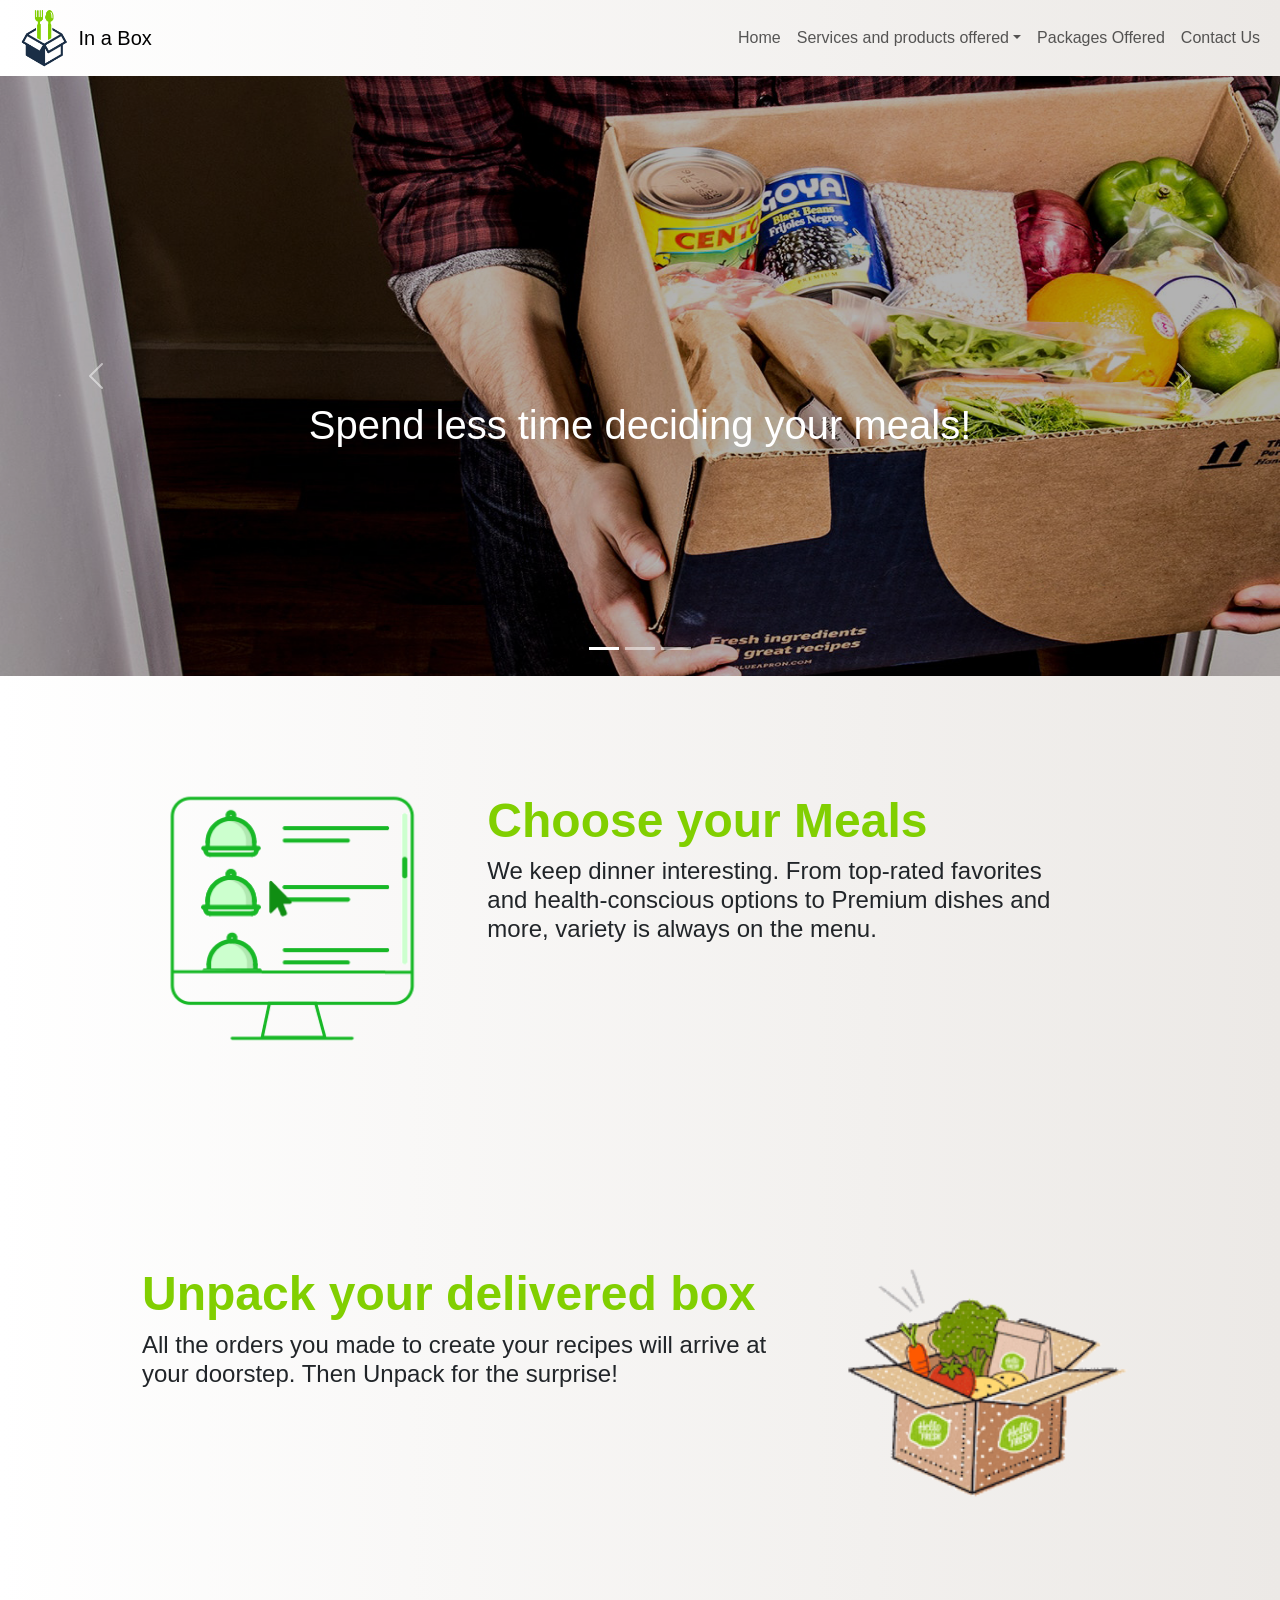
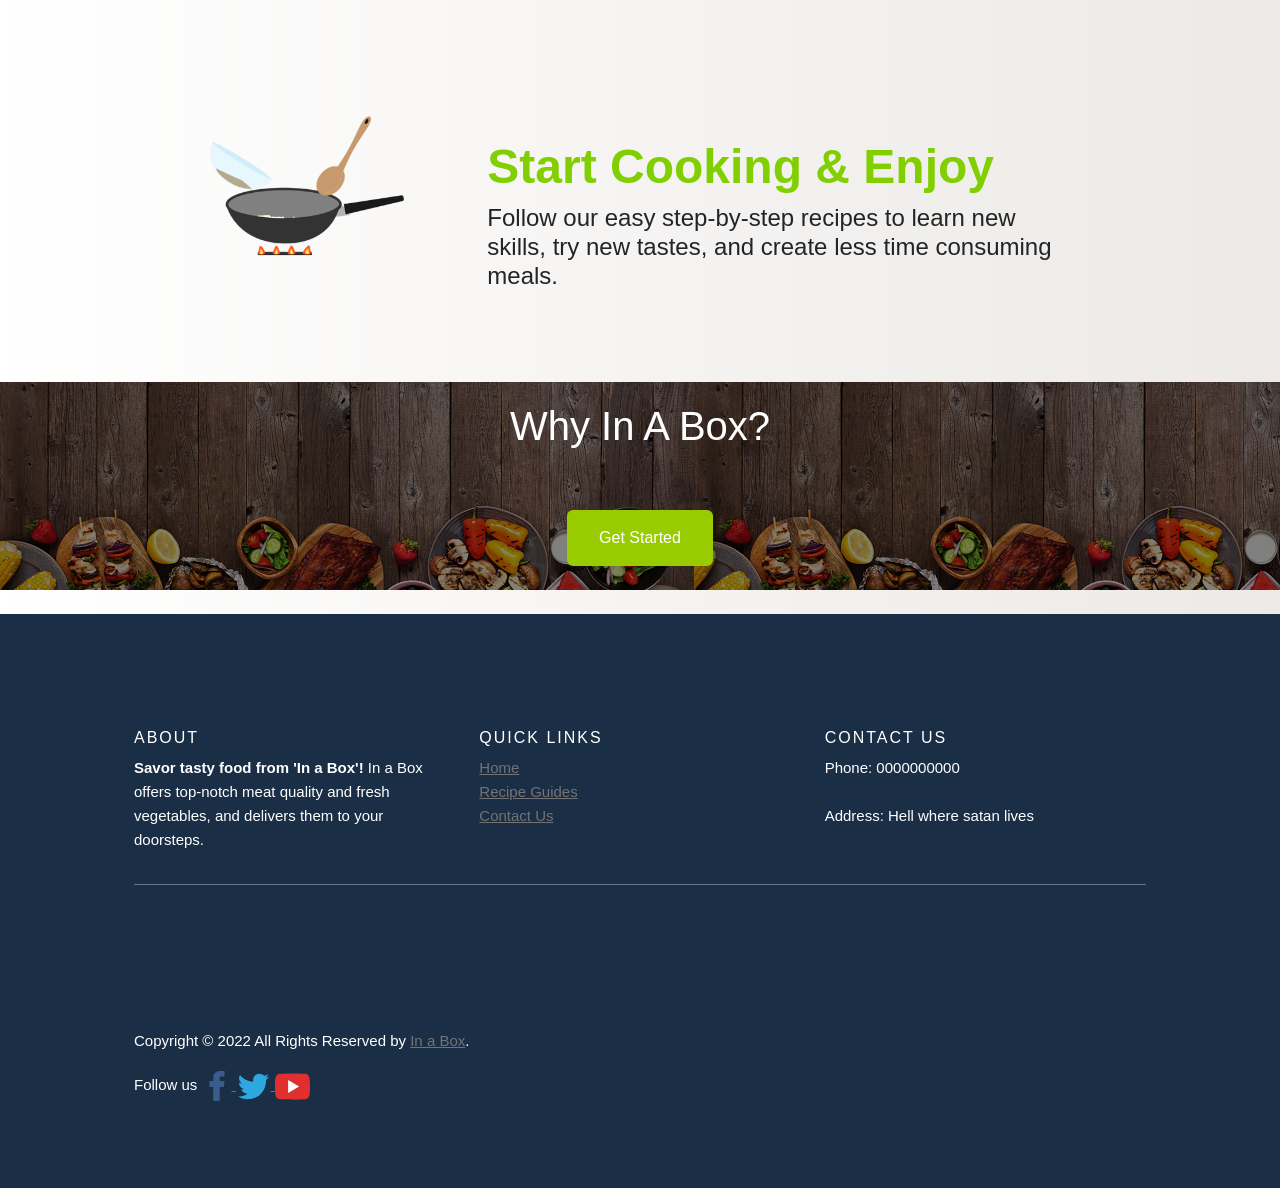
==== index.html @ d3e3a1da "rename home to index and its links" ====
<!DOCTYPE html>
<html lang="en">
<head>
  <link rel="shortcut icon" href="img\favicon.ico" type="image/x-icon" style="max-width: 500px">
  <title>In a Box - Home</title>
  <meta charset="utf-8">
  <meta name="viewport" content="width=device-width, initial-scale=1">
  <link rel="stylesheet" href="footer.css">
  <link href="https://cdn.jsdelivr.net/npm/bootstrap@5.1.2/dist/css/bootstrap.min.css" rel="stylesheet">
  <script src="https://cdn.jsdelivr.net/npm/bootstrap@5.1.2/dist/js/bootstrap.bundle.min.js"></script>
  <style type="text/css">
    * {
  box-sizing:border-box;
}

body {
  margin: 0;
  font-family: Arial, Helvetica, sans-serif;
}

.container {
  padding: 64px;
}

.row:after {
  content: "";
  display: table;
  clear: both
}

.column-66 {
  float: left;
  width: 66.66666%;
  padding: 20px;
}

.column-33 {
  float: left;
  width: 33.33333%;
  padding: 20px;
}

.large-font {
  font-size: 48px;
}

.xlarge-font {
  font-size: 64px
}

img {
  display: block;
  height: auto;
  max-width: 100%;
}

@media screen and (max-width: 1000px) {
  .column-66,
  .column-33 {
    width: 100%;
    text-align: center;
    padding: 0;
    margin: 0;
  }
}
.column {
  float: left;
  width: 50%;
  padding: 10px;
}

/* Clear floats after the columns */
.row:after {
  content: "";
  display: table;
  clear: both;
}
.btn {
  background-color: #99cc00;
  border: none;
  color: white;
  padding: 16px 32px;
  text-align: center;
  font-size: 16px;
  margin: 4px 2px;
  transition: 0.3s;
}

.btn:hover {
  background-color: #3e8e41;
  color: white;
}
.carousel-img {
  filter: brightness(70%);
}
</style>
</head>

<body style="background: #ECE9E6;
background: linear-gradient(to right, #FFFFFF, #ECE9E6);">

  <!--- navbar start --->
<nav class="navbar navbar-expand-lg navbar-light">

    <div class="container-fluid">
      <img src="img\logo.png" style="max-width: 100%; max-height: 60px" >
    <a class="navbar-brand" href="index.html">In a Box</a>
    <button class="navbar-toggler" type="button" data-bs-toggle="collapse" data-bs-target="#navColor01" aria-controls="navColor01" aria-expanded="false" aria-label="Toggle navigation">
      <span class="navbar-toggler-icon"></span>
    </button>

    <div class="collapse navbar-collapse" id="navColor01">
      <ul class="navbar-nav ms-auto">
        <li class="nav-item active">
          <a class="nav-link" href="index.html">Home
            <span class="visually-hidden">(current)</span>
          </a>
        </li>
        <li class="nav-item dropdown">
          <a class="nav-link dropdown-toggle" data-bs-toggle="dropdown" href="#" role="button" aria-haspopup="true" aria-expanded="false">Services and products offered</a>
          <div class="dropdown-menu">
            <a class="dropdown-item" href="recipe guides.html">Recipe guides</a>
            <div class="dropdown-divider"></div>
           <a class="dropdown-item" href="bake at home set.html">Bake at Home Sets</a>
            <div class="dropdown-divider"></div>
           <a class="dropdown-item" href="ingredients.html">Ingredients</a>
            <div class="dropdown-divider"></div> 
            <a class="dropdown-item" href="other items.html">Other items</a>
      </div>
        </li>
          <li class="nav-item">
          <a class="nav-link" href="packages offered.html">Packages Offered</a>
        </li>
        <li class="nav-item">
          <a class="nav-link" href="contact.html">Contact Us</a>
        </li>
      </ul>
 </div>
 </div>
 </nav>
 <!--- navbar end --->

<!-- Sign Up Modal -->
<div class="modal fade" id="myModal">
  <div class="modal-dialog">
    <div class="modal-content">

      <!-- Modal Header -->
      <div class="modal-header">
        <h4 class="modal-title">Sign Up
</h4>
        <button type="button" class="btn-close" data-bs-dismiss="modal"></button>
      </div>
    
      <!-- Modal body -->
      <div class="modal-body">
<form>

<div class="mb-3 mt-3">
    <label for="name" class="form-label">Full Name:</label>
    <input type="text" class="form-control" id="name" name="name" placeholder="Enter your full name">
  </div>

  <div class="mb-3 mt-3">
    <label for="username" class="form-label">Username:</label>
    <input type="text" class="form-control" id="username" name="username" placeholder="Enter your  username">
  </div>


<div class="mb-3 mt-3">
    <label for="phone" class="form-label">Mobile Number:</label>
    <input type="tel" class="form-control" id="phone"  name="phone" placeholder="Enter your moblie number">
  </div>



<div class="mb-3 mt-3">
    <label for="email" class="form-label">Email:</label>
    <input type="email" class="form-control" id="email" placeholder="Enter your email" name="email">
  </div>


<div>
<label for="password">Password:</label>
<input type="password" name="password" class="form-control" id="password" placeholder="Enter your password" name="password">
</div>
<br>
<div>
<label for="password">Confirm Password:</label>
<input type="password" name="cpassword" class="form-control" id="cpassword" placeholder="Confirm your password" name="cpassword">
</div>
<br>

<div class="container-fluid" align="center">
<button type="submit" class="btn btn-dark">Sign Up</button>
<br><b>or</b><br>
<a href="#">Sign In</a>
</div>
</form>
      </div>

    </div>
  </div>
</div>


 <!-- carousel start -->
<div id="demo" class="carousel slide" data-bs-ride="carousel">

  <!-- indicators -->
  <div class="carousel-indicators">
    <button type="button" data-bs-target="#demo" data-bs-slide-to="0" class="active"></button>
    <button type="button" data-bs-target="#demo" data-bs-slide-to="1"></button>
    <button type="button" data-bs-target="#demo" data-bs-slide-to="2"></button>
  </div>
 
  <!-- The slideshow/carousel -->
  <div class="carousel-inner">
    <div class="carousel-item active">
      <img src="img\carousel1.jpg" alt="carousel1" class="carousel-img" style="width:100%; max-height: 600px">
    </div>
    <div class="carousel-item">
      <img src="img\carousel2.jpg" alt="carousel2" class="carousel-img" style="width:100%;max-height: 600px">
    </div>
    <div class="carousel-item">
      <img src="img\carousel3.jpg" alt="carousel3" class="carousel-img" style="width:100%;max-height: 600px">
    </div>
     <div class="carousel-caption">
        <h1 style="text-align: center;padding: 20% 10%;">Spend less time deciding your meals!</h1>
      </div>
  </div>
 
  <!-- Left and right controls/icons -->
  <button class="carousel-control-prev" type="button" data-bs-target="#demo" data-bs-slide="prev">
    <span class="carousel-control-prev-icon"></span>
  </button>
  <button class="carousel-control-next" type="button" data-bs-target="#demo" data-bs-slide="next">
    <span class="carousel-control-next-icon"></span>
  </button>
</div>
<!-- Choose your meals -->
<div class="container">
  <div class="row">
    <div class="column-33">
    <img src="img/choose meal.gif" width="335" height="471" style="margin: auto;">
    </div>
    <div class="column-66" style="padding-top: 5%">
      <h1 class="large-font" style="color:#81cf01;"><b>Choose your Meals</b></h1>
      <h4 style="padding-right: 10%"> We keep dinner interesting. From top-rated favorites and health-conscious options to Premium dishes and more, variety is always on the menu.</h4>
    </div>
  </div>
</div>
<!-- Unpack your delivered box -->
<div class="container">
  <div class="row">
    <div class="column-66" style="padding-top: 5%;">
      <h1 class="large-font" style="color:#81cf01;"><b>Unpack your delivered box</b></h1>
      <h4 style=""> All the orders you made to create your recipes will arrive at your doorstep. Then Unpack for the surprise!</h4>
    </div>
    <div class="column-33">
    <img src="img/deliver & unpack.gif" width="335" height="471" style="margin: auto;">
    </div>
  </div>
</div>
<!-- Start Cooking & Enjoy -->
<div class="container">
  <div class="row">
    <div class="column-33">
    <img src="img/frying.gif" width="335" height="471" style="margin: auto;">
    </div>
    <div class="column-66" style="padding-top: 5%">
      <h1 class="large-font" style="color:#81cf01;"><b>Start Cooking & Enjoy</b></h1>
      <h4 style="padding-right: 10%">Follow our easy step-by-step recipes to learn new skills, try new tastes, and create less time consuming meals.</h4>
    </div>
  </div>
</div>
<div class="container-fluid" style="background-image: url(img/bg.jpg);
 background-color: #cccccc;">
<div style="color:gray;padding:20px;text-align: center;">
<h1 style="text-align: center; color: white;">Why In A Box?<br>
  <br>
</h1> 
<button class="btn" data-bs-toggle="modal" data-bs-target="#myModal">Get Started</button>  
</div>
</div>
<br>

<!-- footer Start -->
    <footer class="site-footer";>
      <div class="container">
        <div class="row">
          <div class="col-xs-12 col-md-4">
            <h6 style="color:white;">About</h6>
            <p style="color:white;"><b>Savor tasty food from 'In a Box'!</b> In a Box offers top-notch meat quality and fresh vegetables, 
            and delivers them to your doorsteps.</p>
          </div>


          <div class="col-xs-6 col-md-4">
            <h6 style="color:white;">Quick Links</h6>
            <ul class="footer-links">
              <li><a href="index.html">Home</a></li>
              <li><a href="recipe guides.html">Recipe Guides</a></li>
              <li><a href="contact.html">Contact Us</a></li>
            </ul>
          </div>
		  
		  
		  
		  <div class="col-xs-6 col-md-4">
            <h6 style="color:white;">Contact Us</h6>
            <p style="color:white;">Phone: 0000000000<br><br>Address: Hell where satan lives</p>
          </div>
		  
        </div>
        <hr>
      </div>
      <div class="container">
        <div class="row">
		<div style="color:white;">
          <div class="col-md-8 col-sm-6 col-xs-12">
            <p class="copyright-text;">Copyright &copy; 2022 All Rights Reserved by 
         <a href="#">In a Box</a>.
            </p>
          </div>

        </div>

<div class="footer-social-icon">
<div style="color:white;">
<span>Follow us</span>

<a class="footer-icon facebook" href="https://www.facebook.com/" target="_blank">

<svg version="1.1" xmlns="http://www.w3.org/2000/svg" xmlns:xlink="http://www.w3.org/1999/xlink" x="0px" y="0px" width="30px"
viewBox="0 0 512 512" fill="#385C8E" style="enable-background:new 0 0 512 512;" xml:space="preserve">
<g>
<path d="M134.941,272.691h56.123v231.051c0,4.562,3.696,8.258,8.258,8.258h95.159c4.562,0,8.258-3.696,8.258-8.258V273.78h64.519c4.195,0,7.725-3.148,8.204-7.315l9.799-85.061c0.269-2.34-0.472-4.684-2.038-6.44c-1.567-1.757-3.81-2.763-6.164-2.763h-74.316V118.88c0-16.073,8.654-24.224,25.726-24.224c2.433,0,48.59,0,48.59,0c4.562,0,8.258-3.698,8.258-8.258V8.319c0-4.562-3.696-8.258-8.258-8.258h-66.965C309.622,0.038,308.573,0,307.027,0c-11.619,0-52.006,2.281-83.909,31.63c-35.348,32.524-30.434,71.465-29.26,78.217v62.352h-58.918c-4.562,0-8.258,3.696-8.258,8.258v83.975C126.683,268.993,130.379,272.691,134.941,272.691z"/>
</g>
</svg>
</a>
<a class="footer-icon twitter" href="https://twitter.com/" target="_blank">
<svg version="1.1" viewbox="0 0 512 512" width="35px" xml:space="preserve" xmlns="http://www.w3.org/2000/svg" xmlns:xlink="http://www.w3.org/1999/xlink" fill="#2CA7E0">
<g>
 <path d="M485.98,113.141c-16.923,7.506-35.109,12.578-54.197,14.858    c19.48-11.679,34.445-30.171,41.49-52.208c-18.234,10.814-38.43,18.668-59.925,22.899c-17.213-18.341-41.738-29.799-68.88-29.799    c-52.114,0-94.368,42.25-94.368,94.364c0,7.396,0.834,14.598,2.444,21.505c-78.427-3.936-147.962-41.504-194.504-98.597    c-8.123,13.937-12.777,30.146-12.777,47.441c0,32.739,16.659,61.623,41.98,78.546c-15.469-0.491-30.02-4.735-42.742-11.804    c-0.009,0.395-0.009,0.788-0.009,1.188c0,45.721,32.529,83.859,75.698,92.531c-7.918,2.156-16.255,3.311-24.861,3.311    c-6.081,0-11.992-0.593-17.755-1.693c12.009,37.488,46.858,64.773,88.153,65.533c-32.296,25.312-72.985,40.396-117.198,40.396    c-7.617,0-15.128-0.446-22.511-1.32c41.762,26.775,91.365,42.4,144.655,42.4c173.574,0,268.493-143.794,268.493-268.496    c0-4.091-0.092-8.16-0.273-12.208C457.332,148.684,473.33,132.064,485.98,113.141z" style="fill-rule:evenodd;clip-rule:evenodd;"/>
</path></g>
</svg>
</a>
<a class="footer-icon youtube" href="https://www.youtube.com/" target="_blank">
<svg width="35px" viewBox="0 0 32 32" xml:space="preserve" xmlns="http://www.w3.org/2000/svg" xmlns:xlink="http://www.w3.org/1999/xlink">
<g>
<path d="M31.67,9.179c0,0-0.312-2.353-1.271-3.389c-1.217-1.358-2.58-1.366-3.205-1.443C22.717,4,16.002,4,16.002,4 h-0.015c0,0-6.715,0-11.191,0.347C4.171,4.424,2.809,4.432,1.591,5.79C0.633,6.826,0.32,9.179,0.32,9.179S0,11.94,0,14.701v2.588 c0,2.763,0.32,5.523,0.32,5.523s0.312,2.352,1.271,3.386c1.218,1.358,2.815,1.317,3.527,1.459C7.677,27.919,15.995,28,15.995,28 s6.722-0.012,11.199-0.355c0.625-0.08,1.988-0.088,3.205-1.446c0.958-1.034,1.271-3.386,1.271-3.386s0.32-2.761,0.32-5.523v-2.588 C31.99,11.94,31.67,9.179,31.67,9.179z" fill="#E02F2F"/>
<polygon fill="#FFFFFF" points="12,10 12,22 22,16"/>
</g>
</svg>
</a>

</div>
</div>

		  
        </div>
      </div>
</footer>
<!-- footer end -->
</body>
</html>
---- footer.css ----
.site-footer
{
  background-color: #1a2e46;
  padding:45px 0 20px;
  font-size:15px;
  line-height:24px;
  color:white;
}
.site-footer hr
{
  border-top-color:#bbb;
  opacity:0.5
}
.site-footer hr.small
{
  margin:20px 0
}
.site-footer h6
{
  color:white;
  font-size:16px;
  text-transform:uppercase;
  margin-top:5px;
  letter-spacing:2px
}
.site-footer a
{
  color:#737373;
}
.site-footer a:hover
{
  color:#3366cc;
  text-decoration:none;
}
.footer-links
{
  padding-left:0;
  list-style:none
}
.footer-links li
{
  display:block
}
.footer-links a
{
  color:#737373
}
.footer-links a:active,.footer-links a:focus,.footer-links a:hover
{
  color:#3366cc;
  text-decoration:none;
}
.footer-links.inline li
{
  display:inline-block
}
.site-footer .social-icons
{
  text-align:right
}
.site-footer .social-icons a
{
  width:40px;
  height:40px;
  line-height:40px;
  margin-left:6px;
  margin-right:0;
  border-radius:100%;
  background-color:#33353d
}
.copyright-text
{
  margin:0
}
@media (max-width:991px)
{
  .site-footer [class^=col-]
  {
    margin-bottom:30px
  }
}
@media (max-width:767px)
{
  .site-footer
  {
    padding-bottom:0
  }
  .site-footer .copyright-text,.site-footer .social-icons
  {
    text-align:center
  }
}
.social-icons
{
  padding-left:0;
  margin-bottom:0;
  list-style:none
}
.social-icons li
{
  display:inline-block;
  margin-bottom:4px
}
.social-icons li.title
{
  margin-right:15px;
  text-transform:uppercase;
  color:#96a2b2;
  font-weight:700;
  font-size:13px
}
.social-icons a{
  background-color:#eceeef;
  color:#818a91;
  font-size:16px;
  display:inline-block;
  line-height:44px;
  width:44px;
  height:44px;
  text-align:center;
  margin-right:8px;
  border-radius:100%;
  -webkit-transition:all .2s linear;
  -o-transition:all .2s linear;
  transition:all .2s linear
}
.social-icons a:active,.social-icons a:focus,.social-icons a:hover
{
  color:#fff;
  background-color:#29aafe
}
.social-icons.size-sm a
{
  line-height:34px;
  height:34px;
  width:34px;
  font-size:14px
}

@media (max-width:767px)
{
  .social-icons li.title
  {
    display:block;
    margin-right:0;
    font-weight:600
  }
}
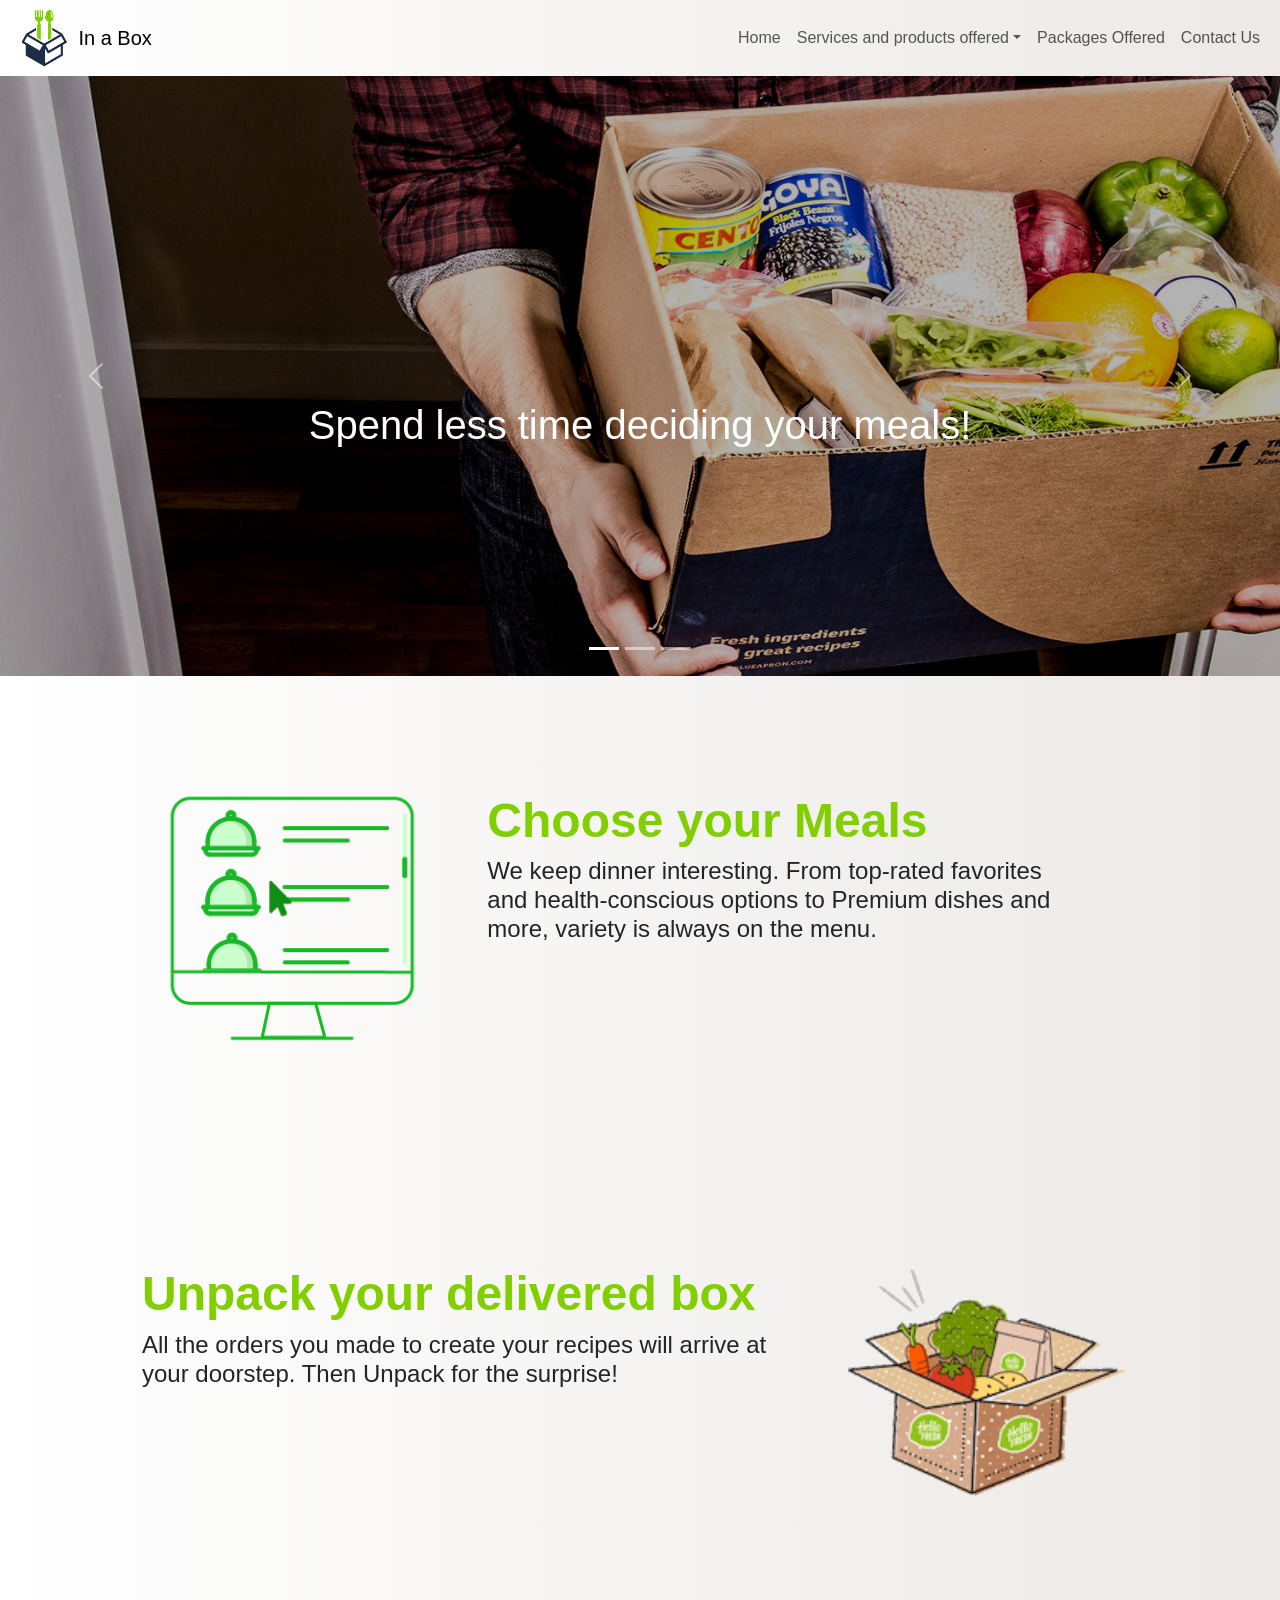
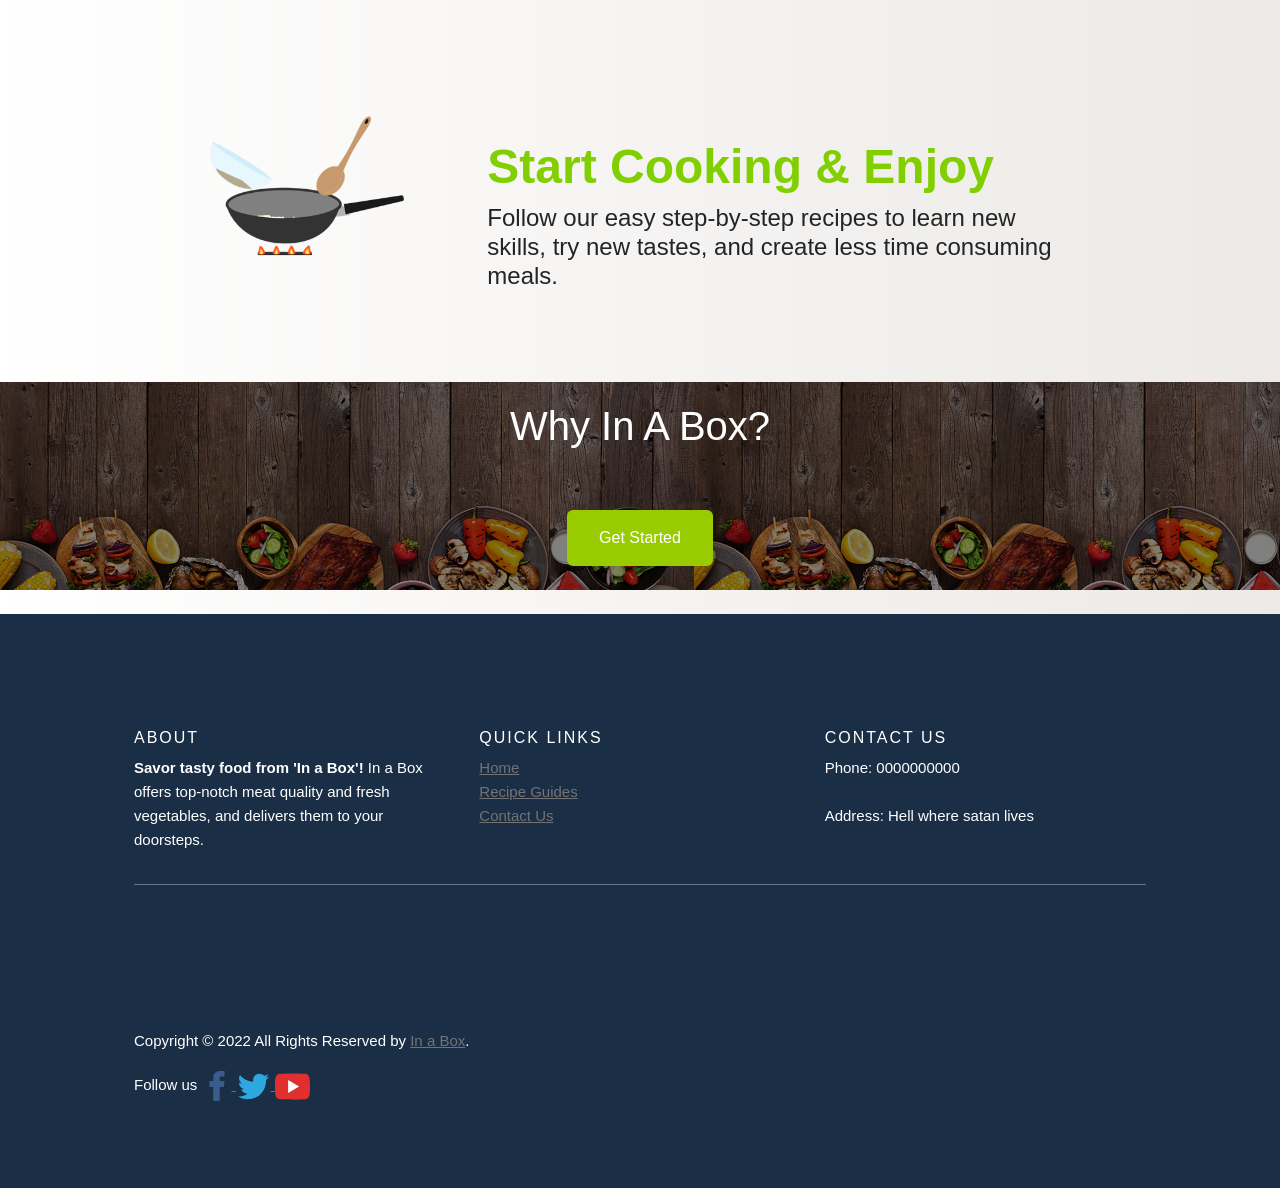
==== commit e623233a: "button on carousel attempt 1" ====
--- a/index.html
+++ b/index.html
@@ -228,6 +228,7 @@
      <div class="carousel-caption">
         <h1 style="text-align: center;padding: 20% 10%;">Spend less time deciding your meals!</h1>
       </div>
+    <button class="overlay-button" data-bs-toggle="modal" data-bs-target="#myModal">Get Started</button>
   </div>
  
   <!-- Left and right controls/icons -->
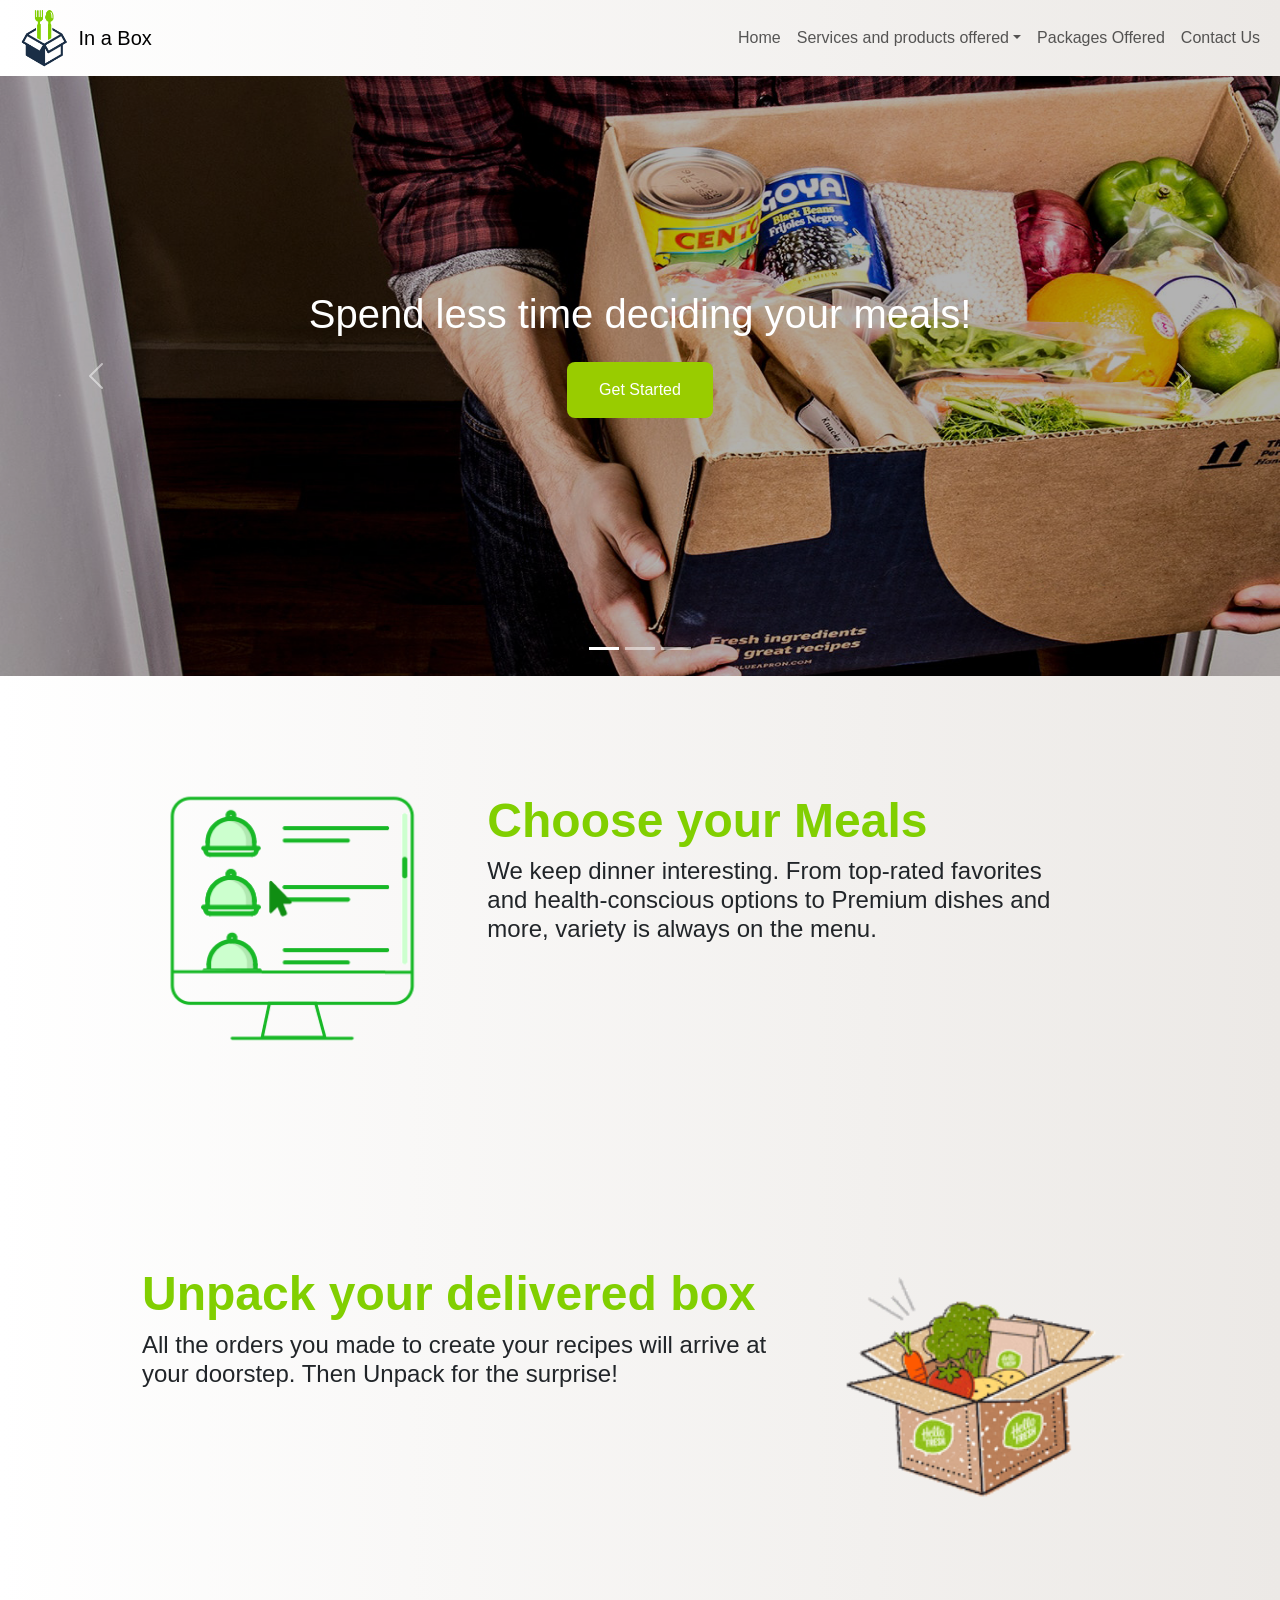
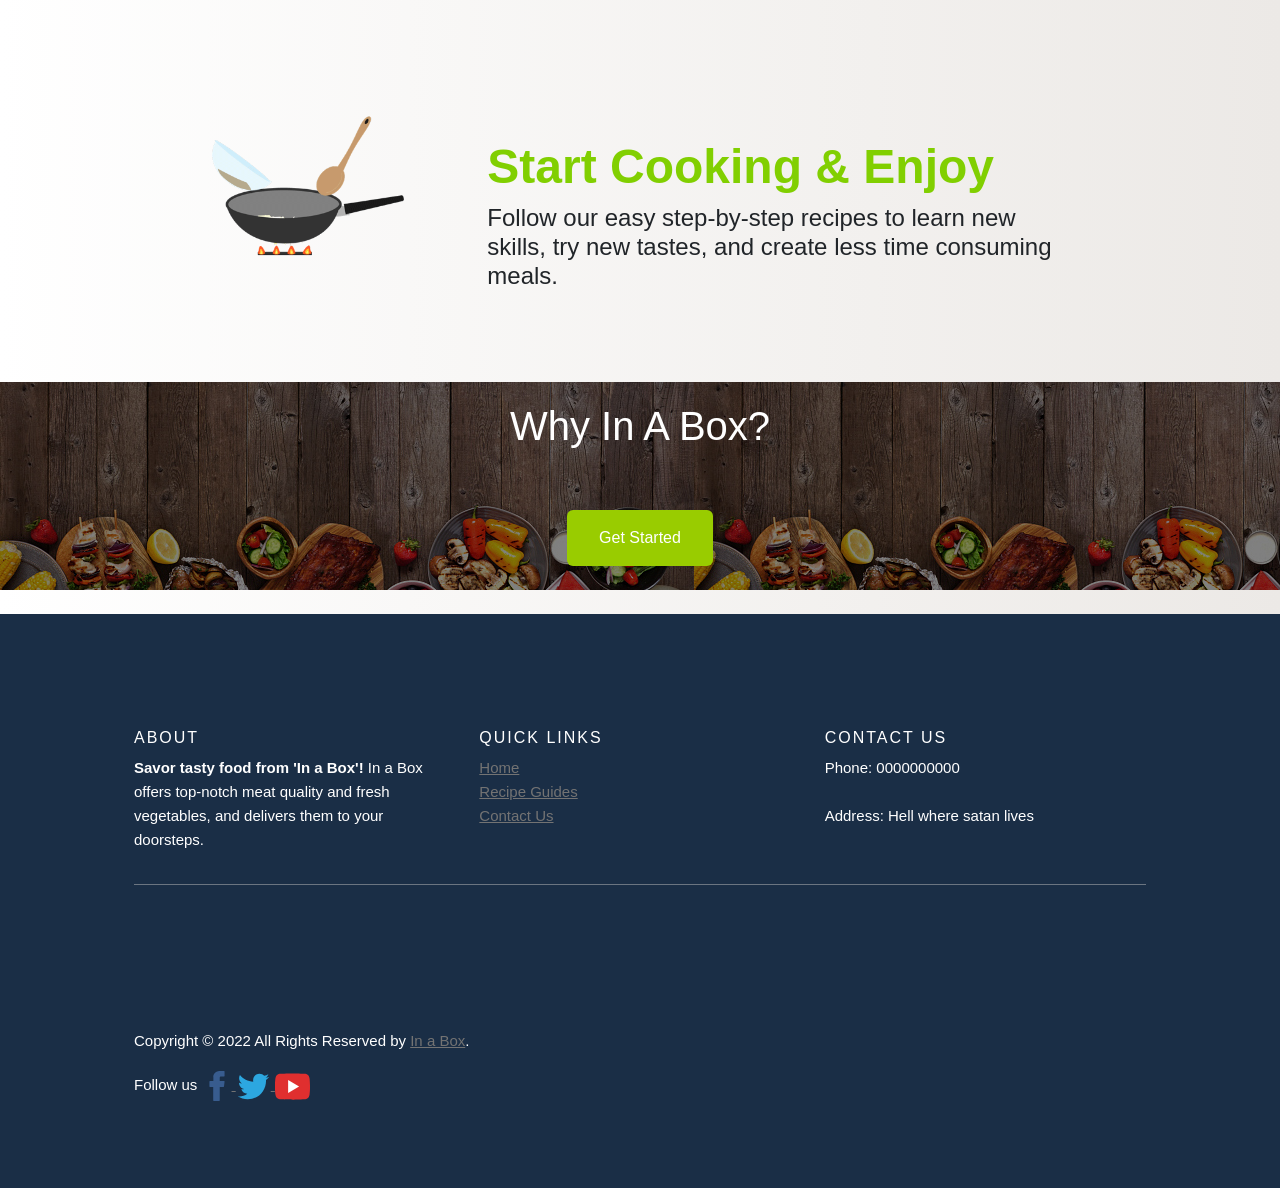
==== commit 068b8f02: "button attempt 2" ====
--- a/index.html
+++ b/index.html
@@ -225,10 +225,19 @@
     <div class="carousel-item">
       <img src="img\carousel3.jpg" alt="carousel3" class="carousel-img" style="width:100%;max-height: 600px">
     </div>
-     <div class="carousel-caption">
-        <h1 style="text-align: center;padding: 20% 10%;">Spend less time deciding your meals!</h1>
-      </div>
-    <button class="overlay-button" data-bs-toggle="modal" data-bs-target="#myModal">Get Started</button>
+     <div class="carousel-caption d-flex flex-column justify-content-center align-items-center h-100">
+  
+    <h1 style="text-align: center; padding: 0 10%; margin-bottom: 20px;">
+    Spend less time deciding your meals!
+    </h1>
+
+    <button class="btn btn-success btn-lg"
+          data-bs-toggle="modal"
+          data-bs-target="#myModal">
+      Get Started
+    </button>
+
+    </div>
   </div>
  
   <!-- Left and right controls/icons -->
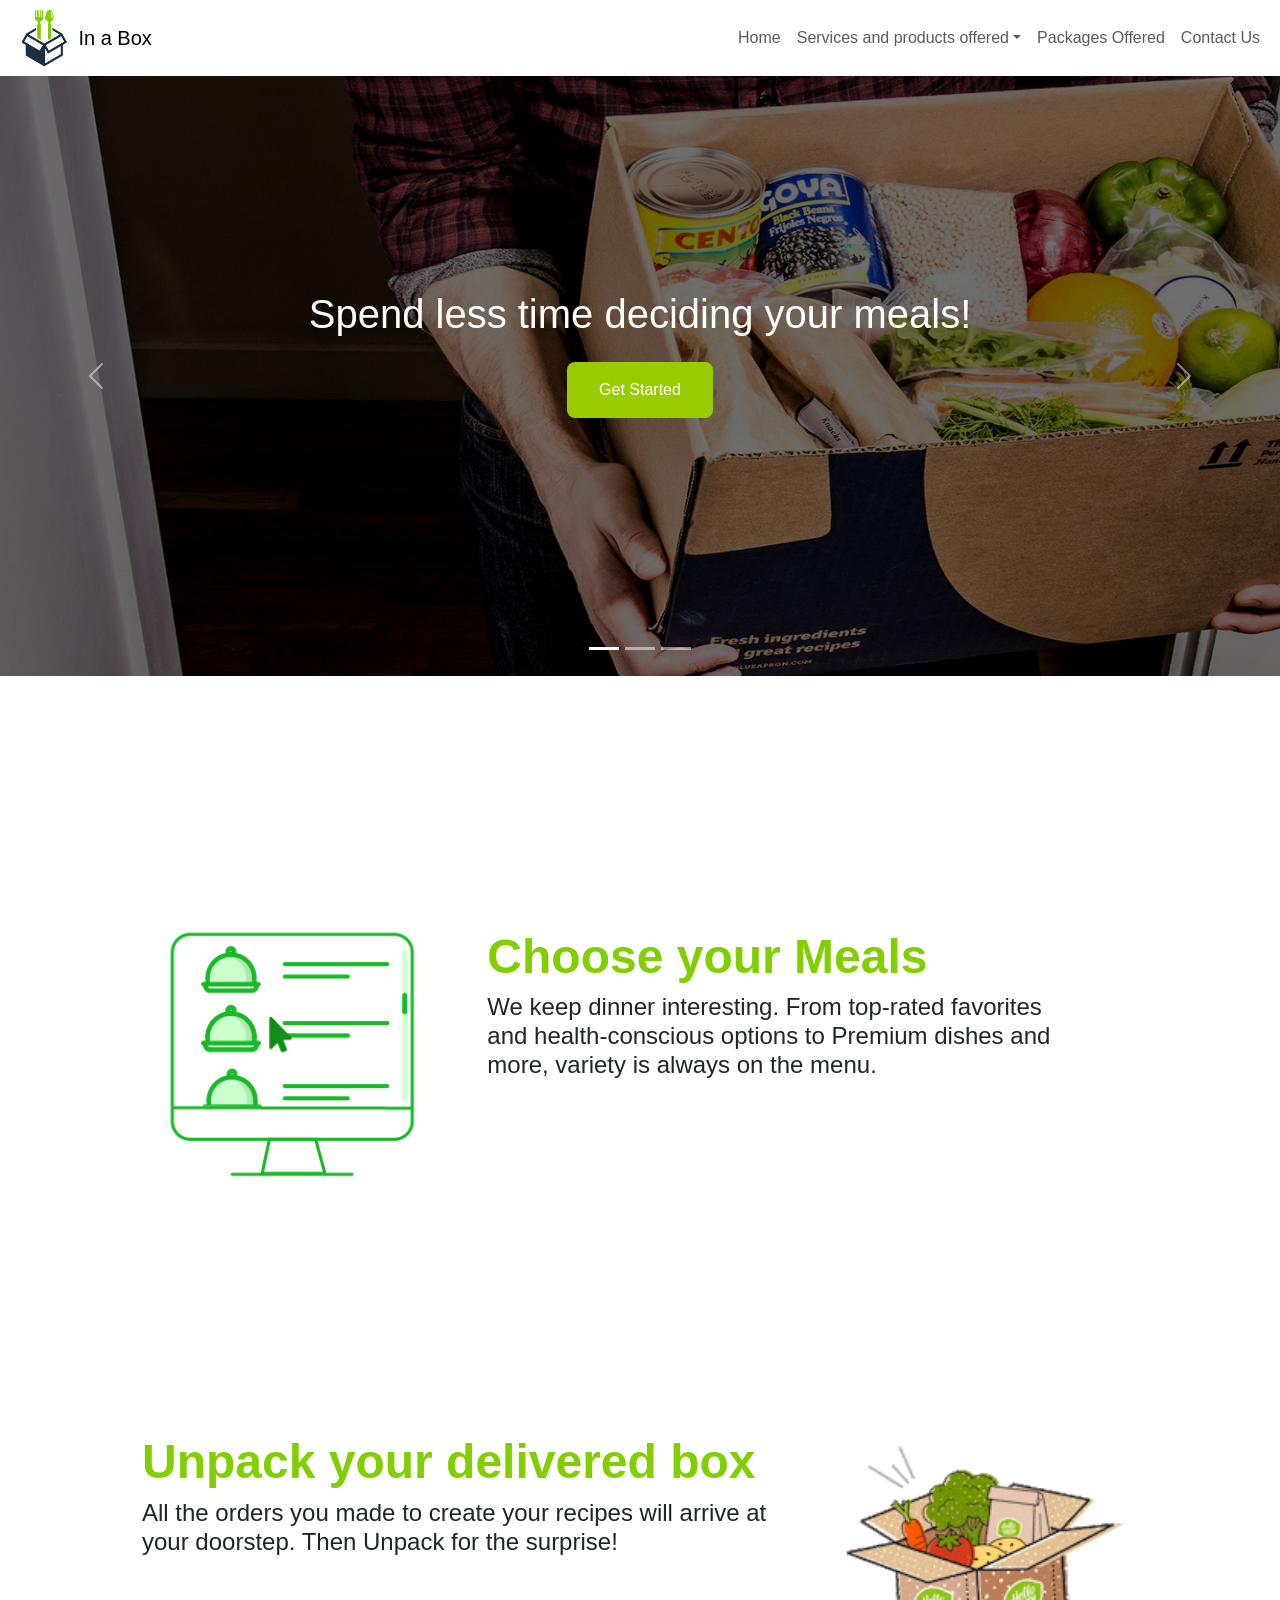
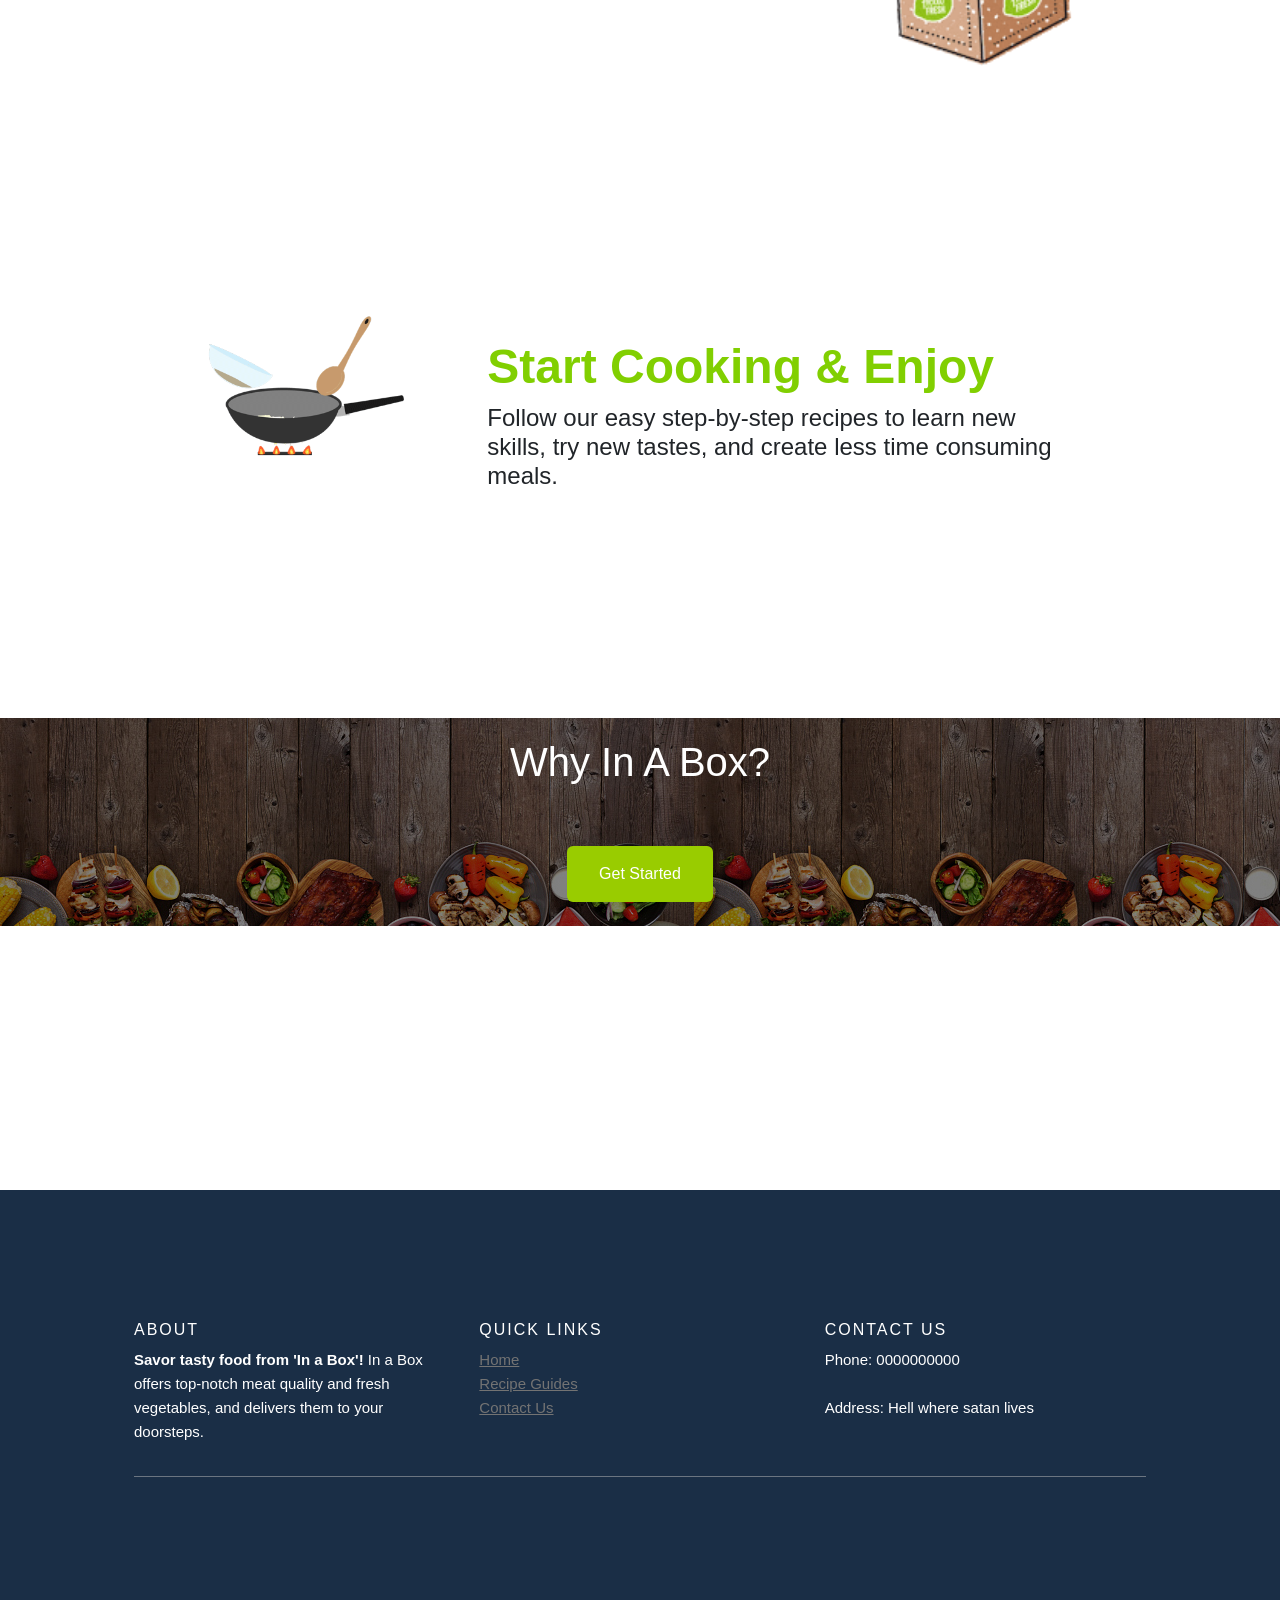
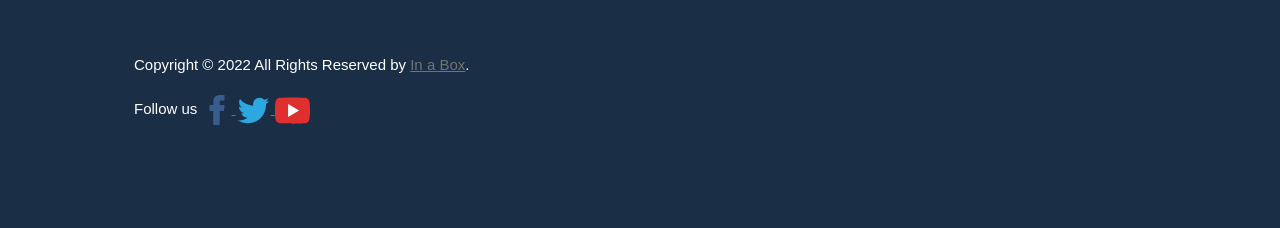
==== commit fdfa65f2: "change bg color and add white spacing" ====
--- a/index.html
+++ b/index.html
@@ -19,7 +19,7 @@
 }
 
 .container {
-  padding: 64px;
+  padding: 80px 64px;
 }
 
 .row:after {
@@ -91,13 +91,13 @@
   color: white;
 }
 .carousel-img {
-  filter: brightness(70%);
+  filter: brightness(43%);
 }
 </style>
 </head>
 
-<body style="background: #ECE9E6;
-background: linear-gradient(to right, #FFFFFF, #ECE9E6);">
+<body style="background: #ffffff;
+background: color(#FFFFFF);">
 
   <!--- navbar start --->
 <nav class="navbar navbar-expand-lg navbar-light">
@@ -248,6 +248,7 @@
     <span class="carousel-control-next-icon"></span>
   </button>
 </div>
+<br><br><br><br><br>
 <!-- Choose your meals -->
 <div class="container">
   <div class="row">
@@ -284,6 +285,8 @@
     </div>
   </div>
 </div>
+<br><br><br><br><br>
+
 <div class="container-fluid" style="background-image: url(img/bg.jpg);
  background-color: #cccccc;">
 <div style="color:gray;padding:20px;text-align: center;">
@@ -293,7 +296,7 @@
 <button class="btn" data-bs-toggle="modal" data-bs-target="#myModal">Get Started</button>  
 </div>
 </div>
-<br>
+<br><br><br><br><br><br><br><br><br><br><br>
 
 <!-- footer Start -->
     <footer class="site-footer";>
@@ -374,4 +377,4 @@
 </footer>
 <!-- footer end -->
 </body>
-</html>
+</html>
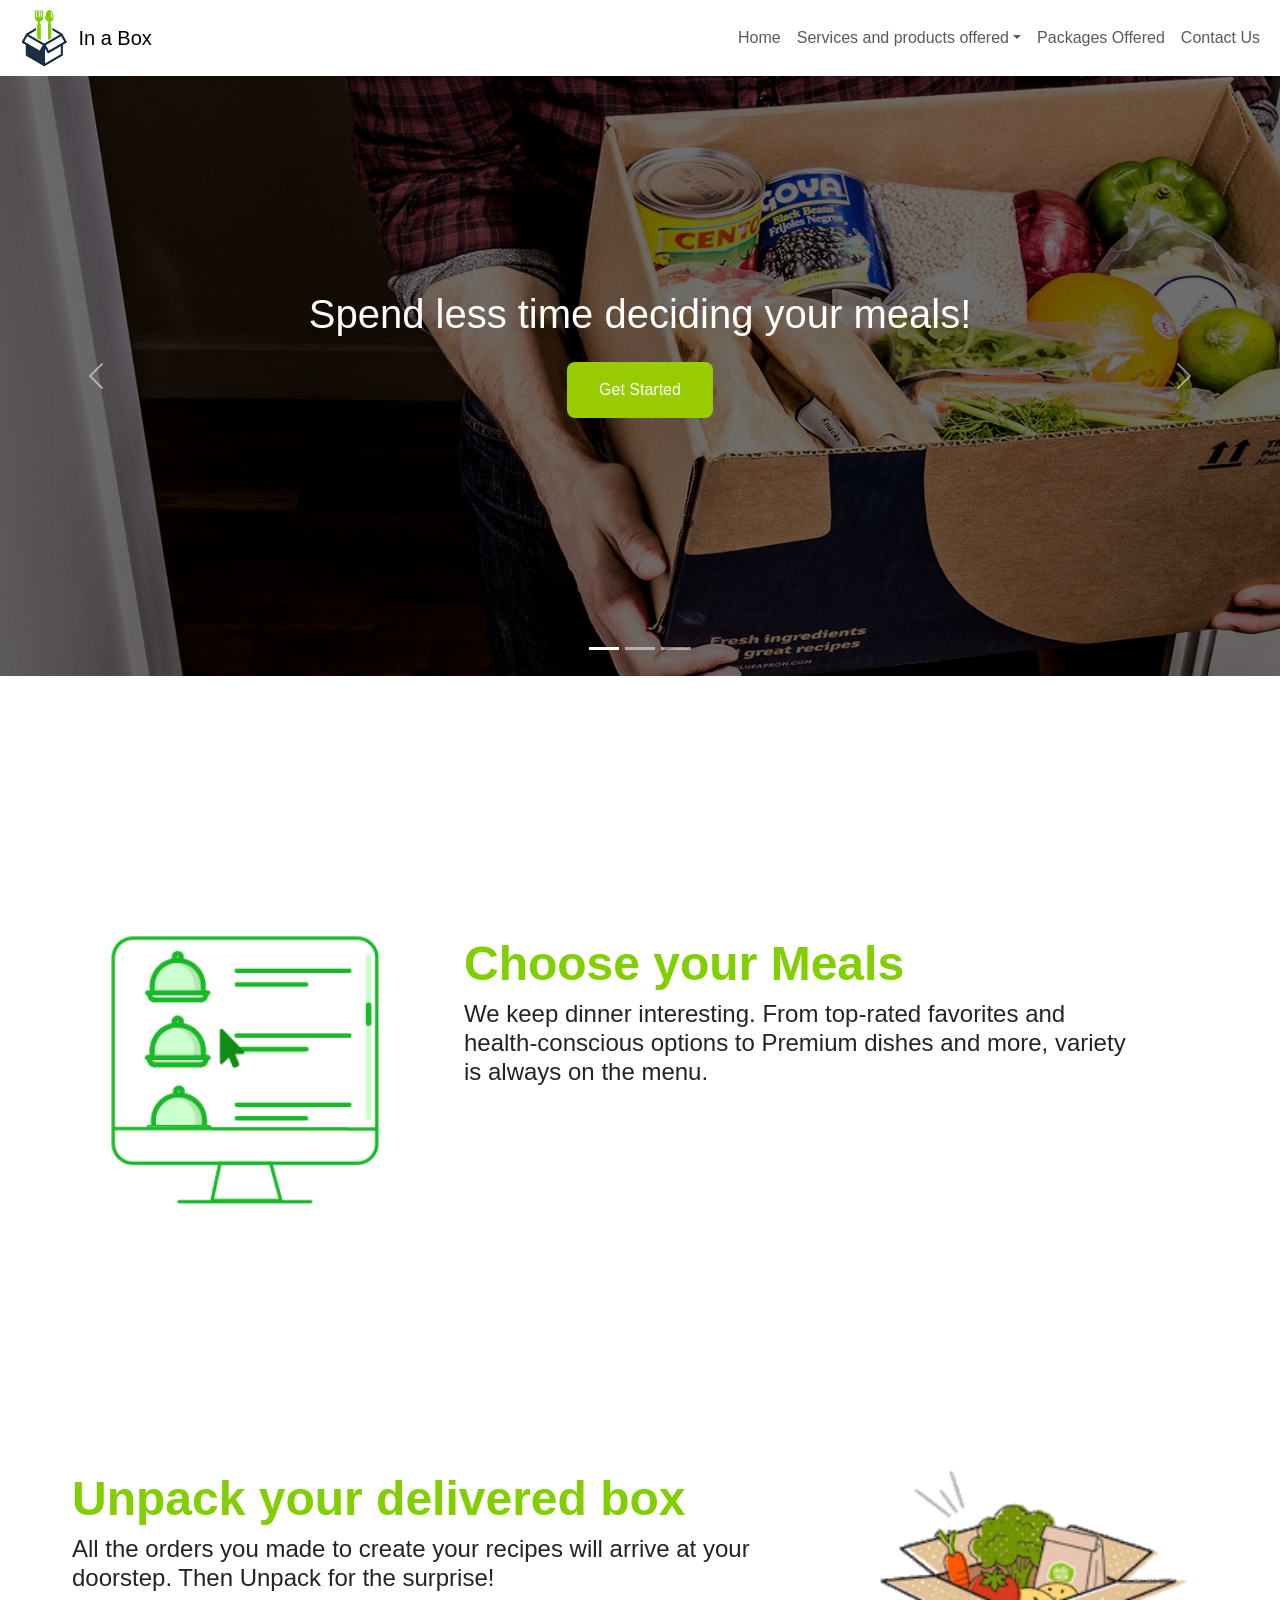
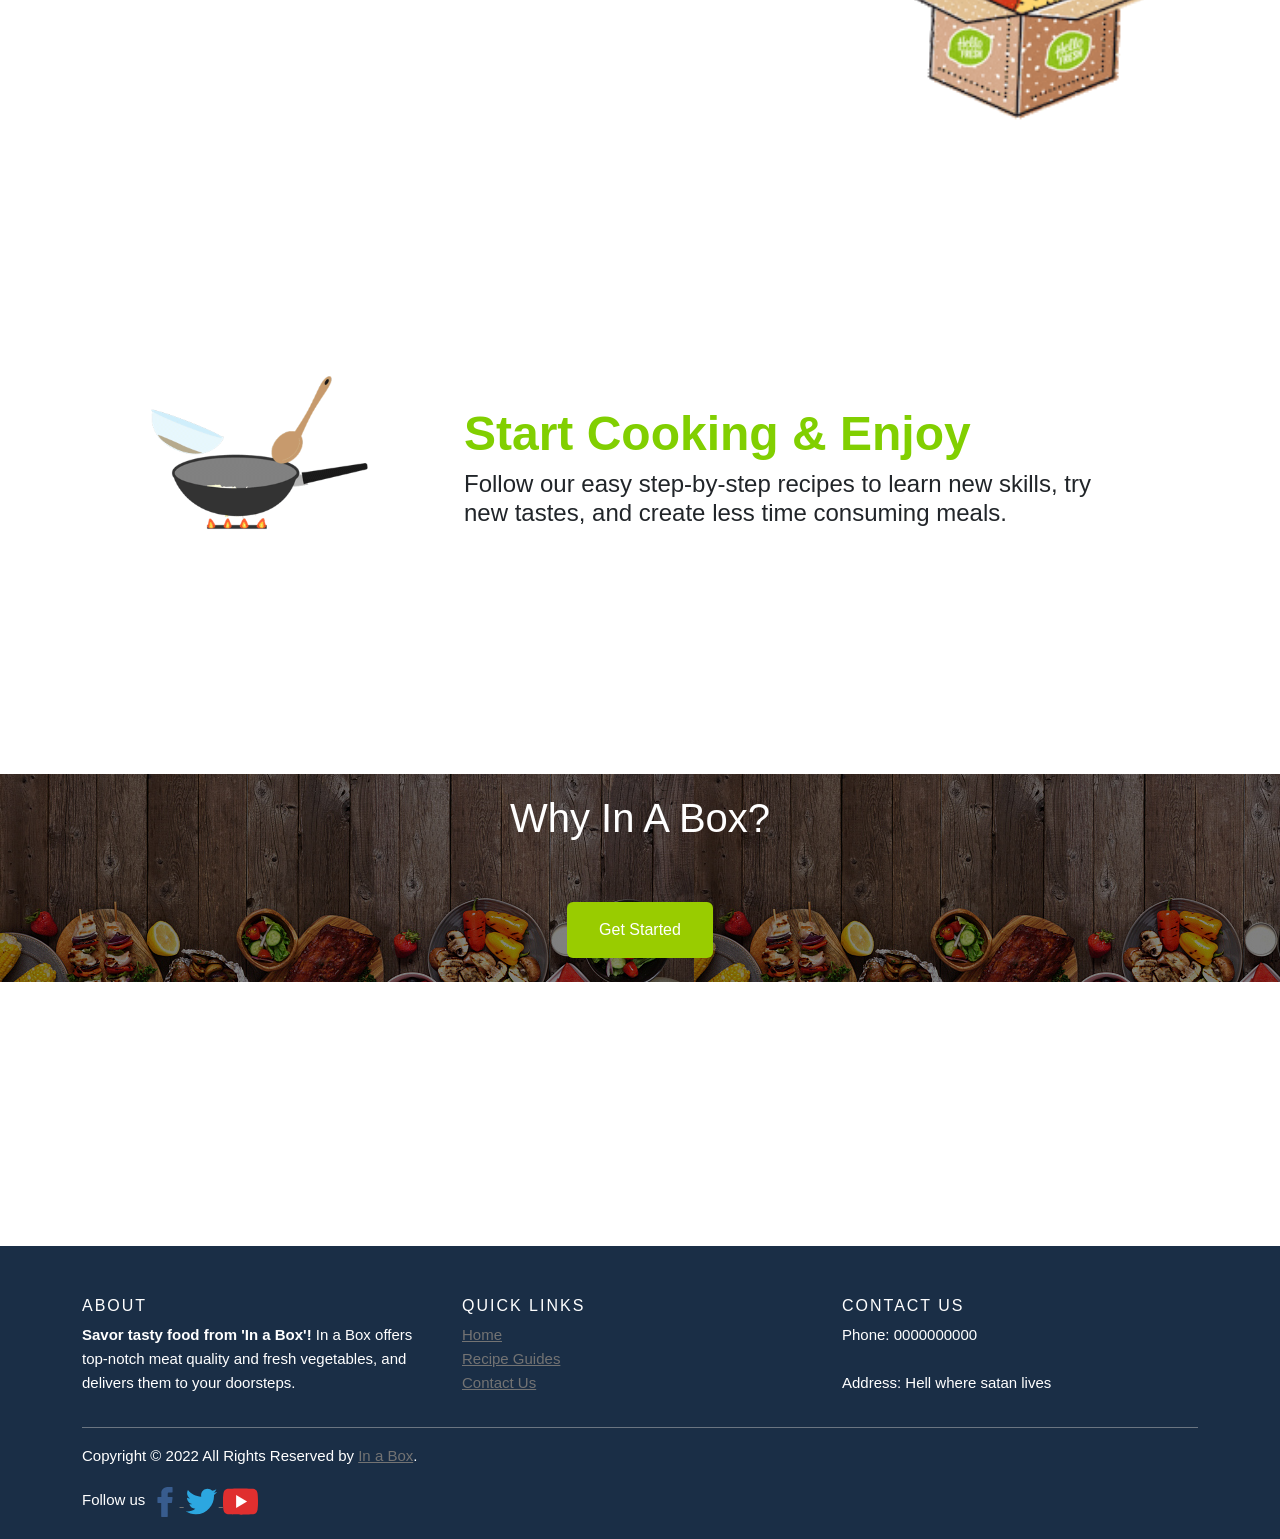
==== commit 24058a93: "fix footers" ====
--- a/index.html
+++ b/index.html
@@ -18,7 +18,7 @@
   font-family: Arial, Helvetica, sans-serif;
 }
 
-.container {
+.card-container {
   padding: 80px 64px;
 }
 
@@ -250,7 +250,7 @@
 </div>
 <br><br><br><br><br>
 <!-- Choose your meals -->
-<div class="container">
+<div class="card-container">
   <div class="row">
     <div class="column-33">
     <img src="img/choose meal.gif" width="335" height="471" style="margin: auto;">
@@ -262,7 +262,7 @@
   </div>
 </div>
 <!-- Unpack your delivered box -->
-<div class="container">
+<div class="card-container">
   <div class="row">
     <div class="column-66" style="padding-top: 5%;">
       <h1 class="large-font" style="color:#81cf01;"><b>Unpack your delivered box</b></h1>
@@ -274,7 +274,7 @@
   </div>
 </div>
 <!-- Start Cooking & Enjoy -->
-<div class="container">
+<div class="card-container">
   <div class="row">
     <div class="column-33">
     <img src="img/frying.gif" width="335" height="471" style="margin: auto;">
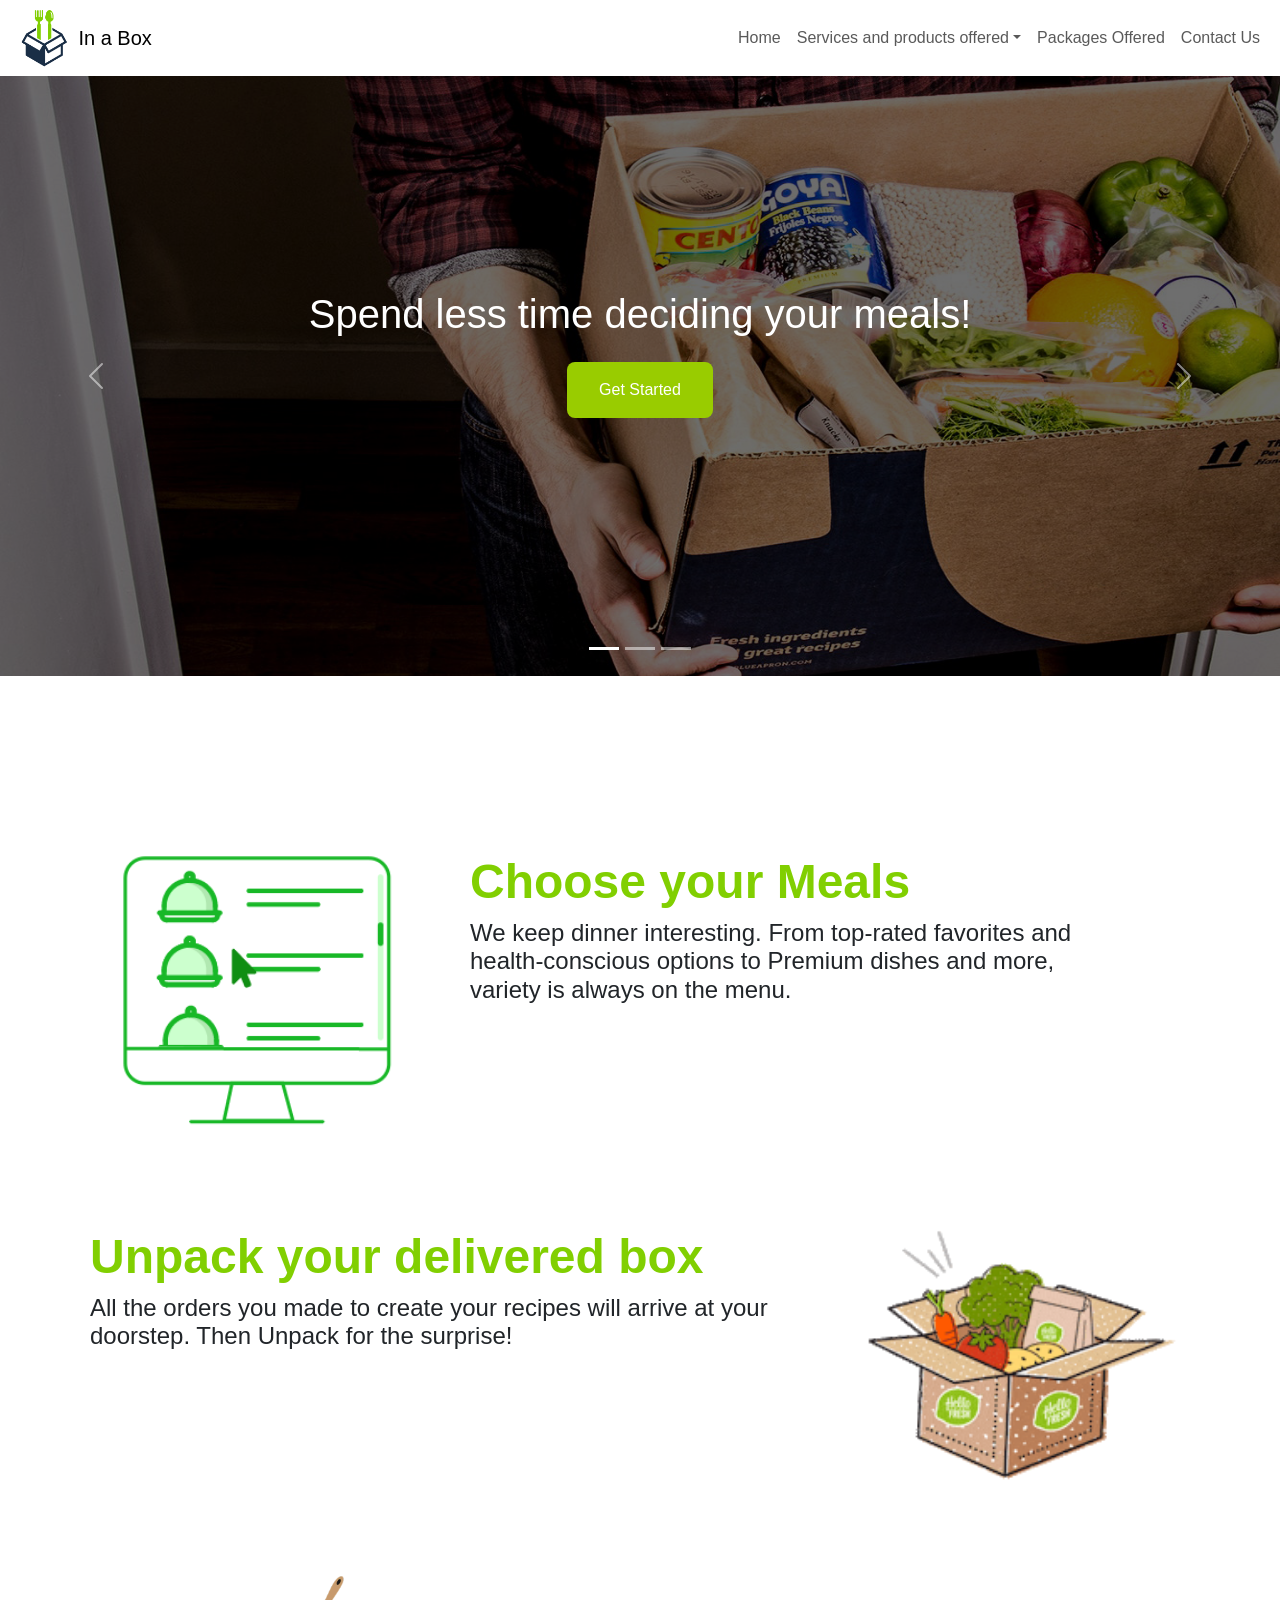
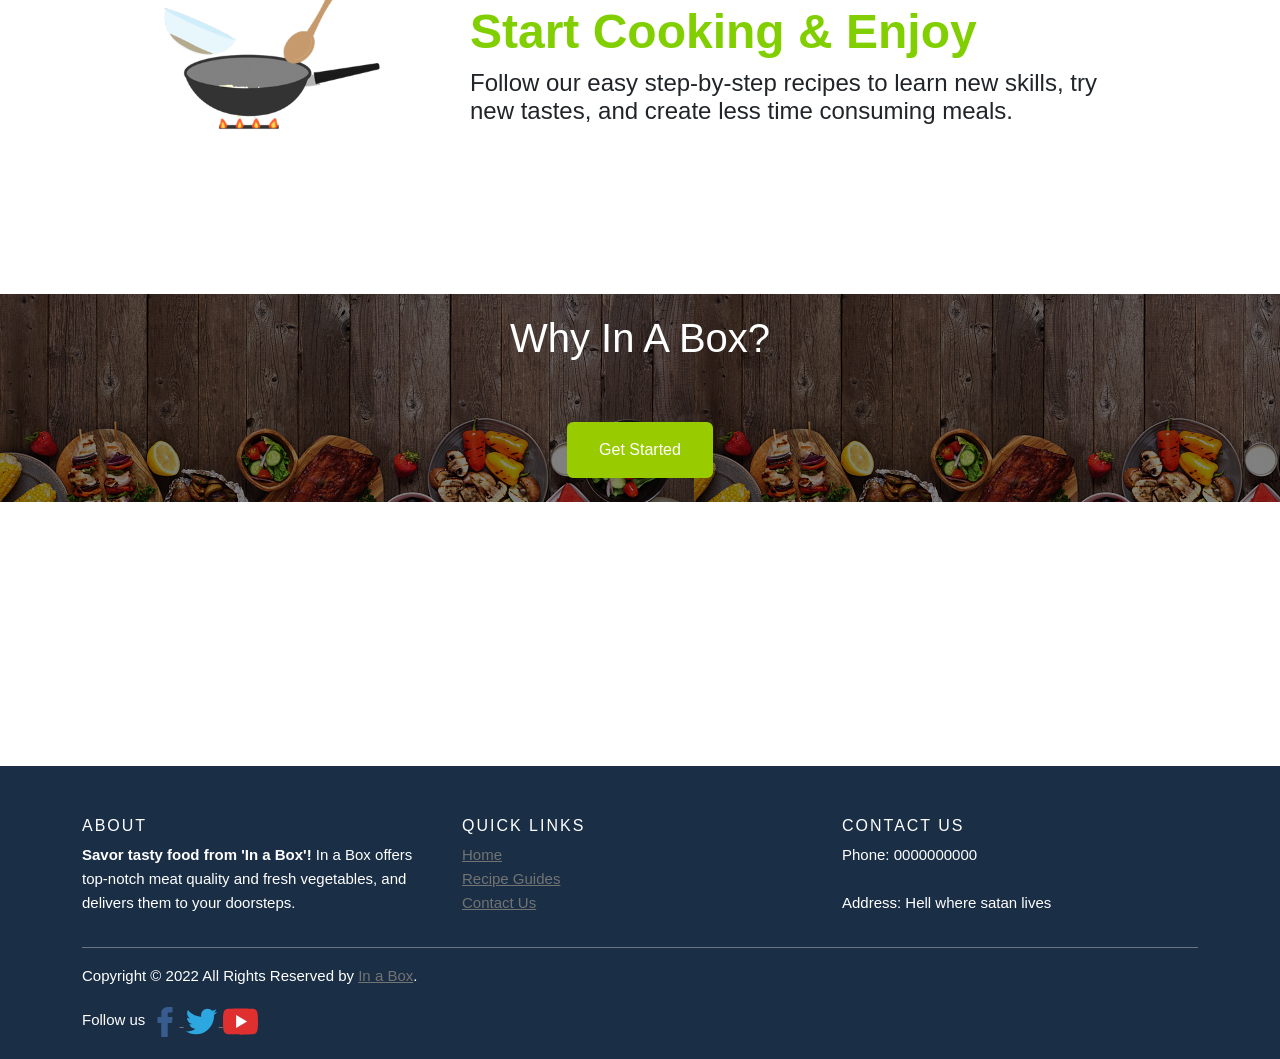
==== commit 72de8050: "fix container for index and add white spacing for others" ====
--- a/index.html
+++ b/index.html
@@ -250,7 +250,7 @@
 </div>
 <br><br><br><br><br>
 <!-- Choose your meals -->
-<div class="card-container">
+<div class="container">
   <div class="row">
     <div class="column-33">
     <img src="img/choose meal.gif" width="335" height="471" style="margin: auto;">
@@ -262,7 +262,7 @@
   </div>
 </div>
 <!-- Unpack your delivered box -->
-<div class="card-container">
+<div class="container">
   <div class="row">
     <div class="column-66" style="padding-top: 5%;">
       <h1 class="large-font" style="color:#81cf01;"><b>Unpack your delivered box</b></h1>
@@ -274,7 +274,7 @@
   </div>
 </div>
 <!-- Start Cooking & Enjoy -->
-<div class="card-container">
+<div class="container">
   <div class="row">
     <div class="column-33">
     <img src="img/frying.gif" width="335" height="471" style="margin: auto;">
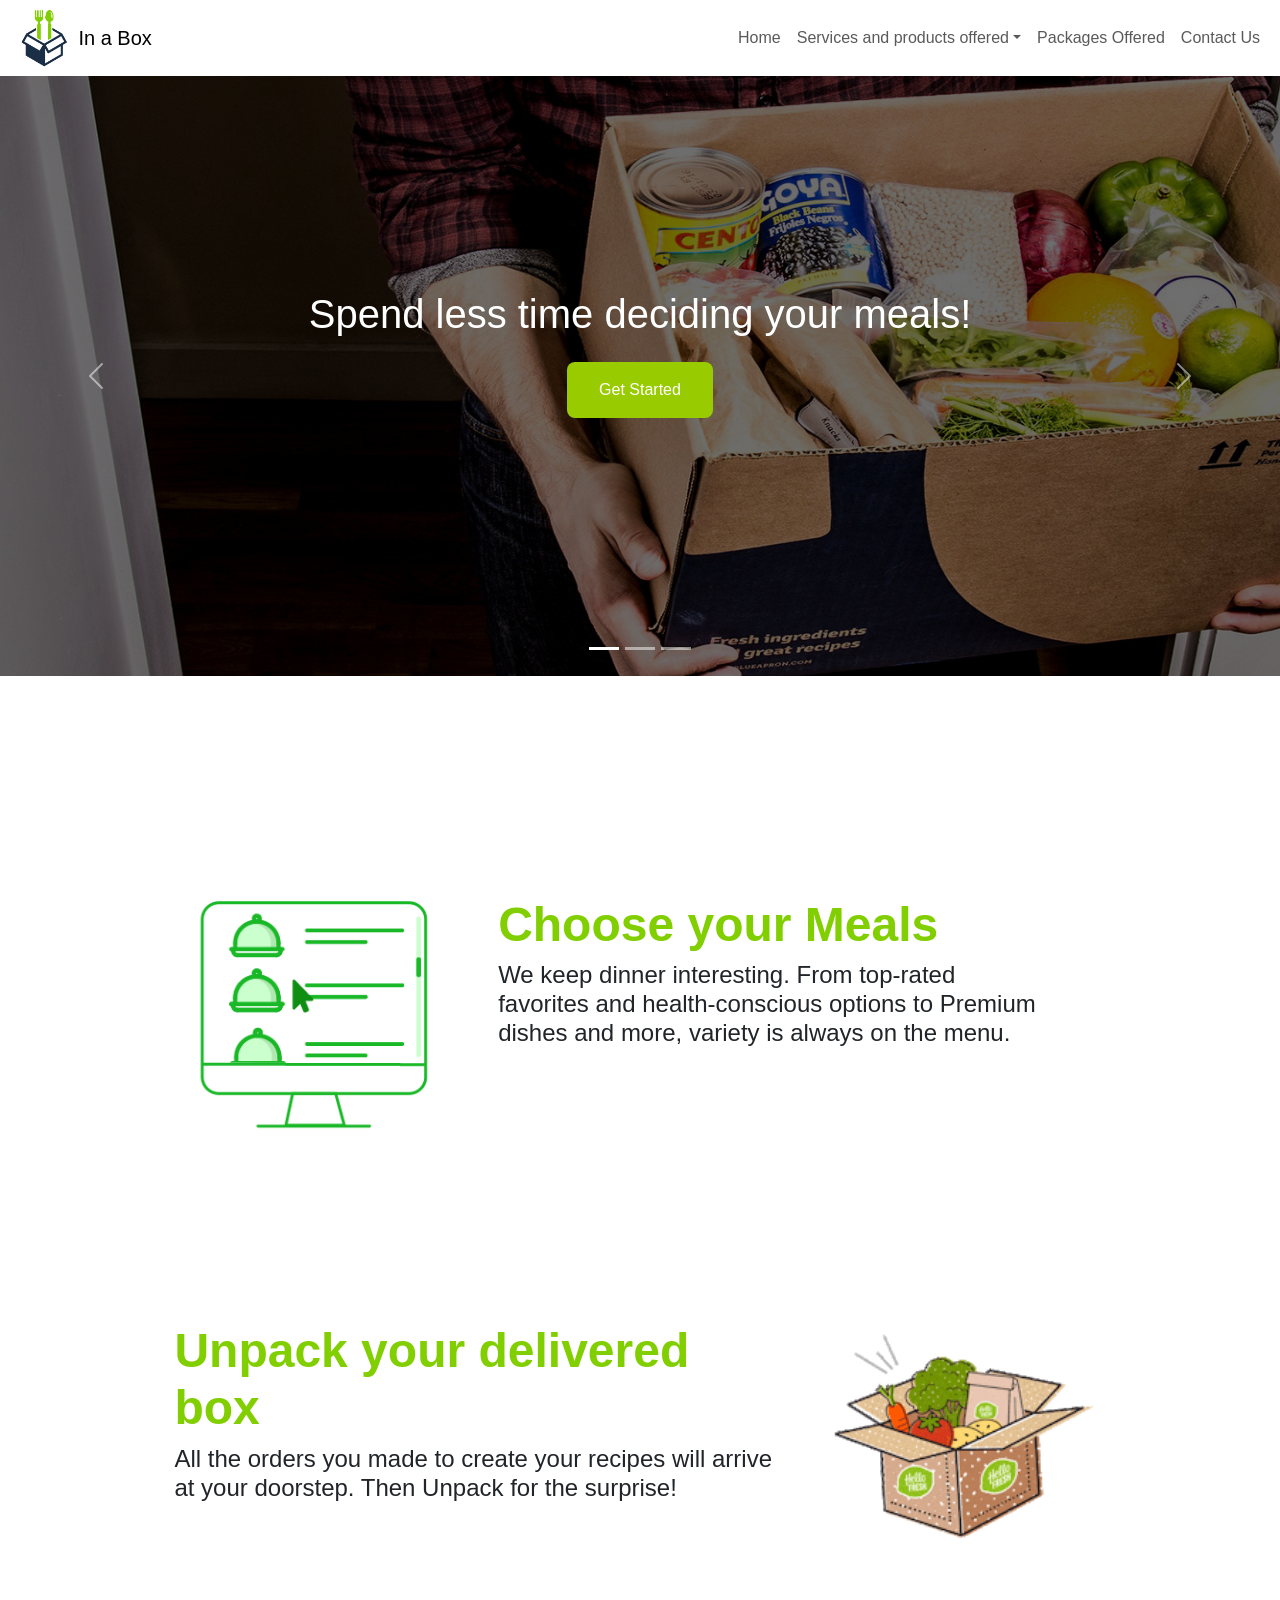
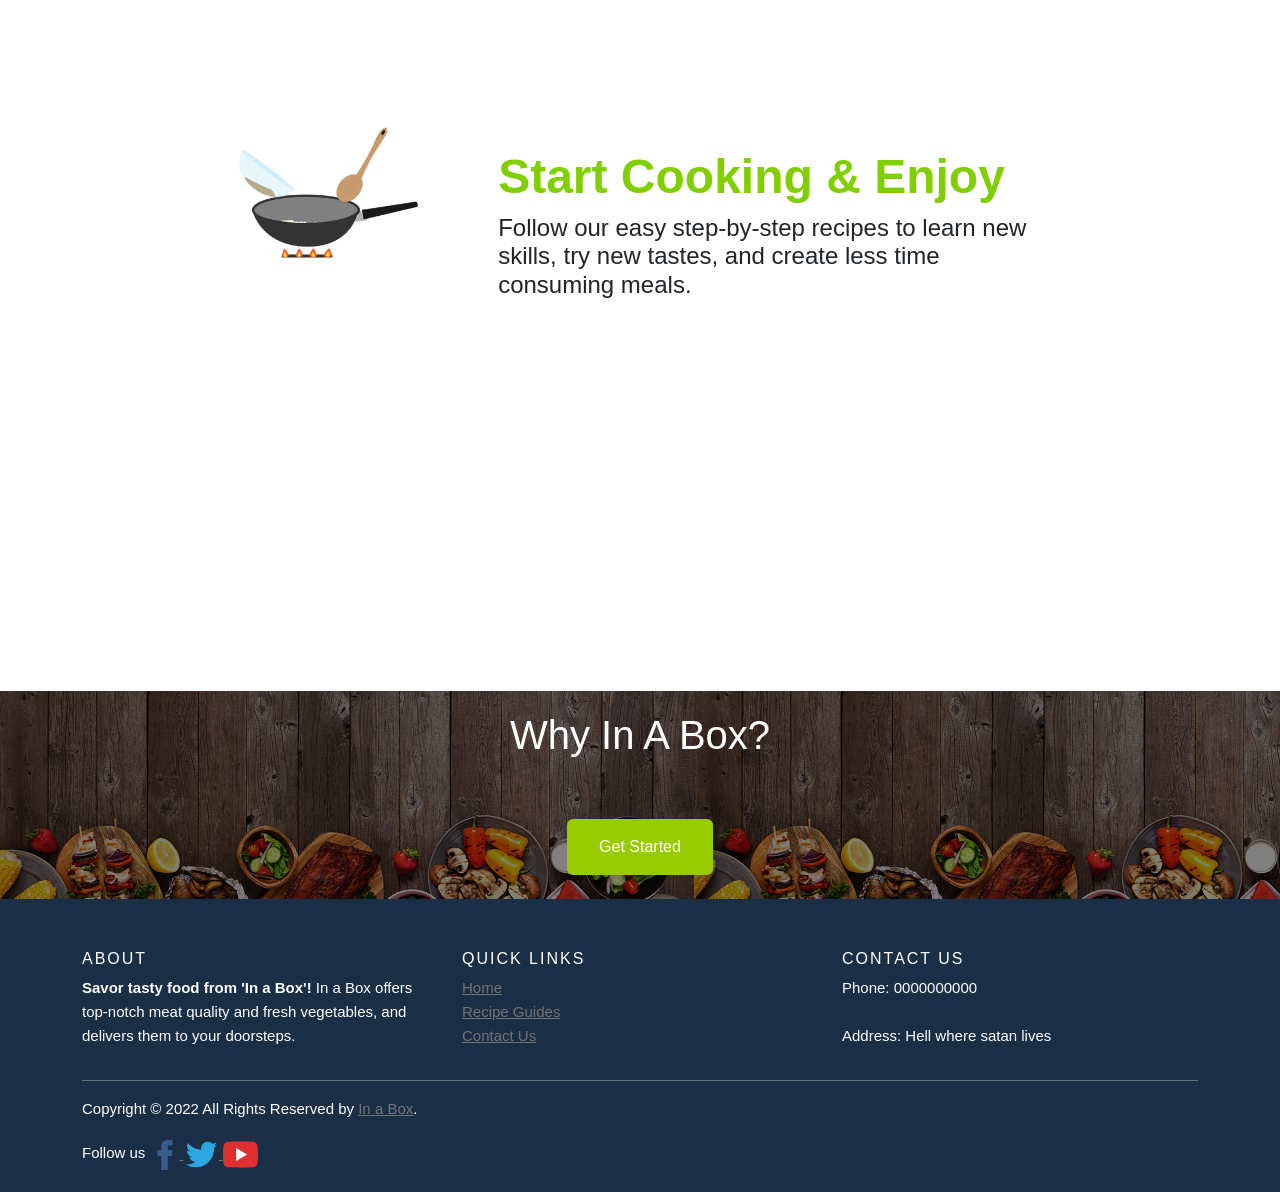
==== commit f4a62b44: "updated white space" ====
--- a/index.html
+++ b/index.html
@@ -19,7 +19,7 @@
 }
 
 .card-container {
-  padding: 80px 64px;
+  padding: 4% 13%;
 }
 
 .row:after {
@@ -250,7 +250,7 @@
 </div>
 <br><br><br><br><br>
 <!-- Choose your meals -->
-<div class="container">
+<div class="card-container">
   <div class="row">
     <div class="column-33">
     <img src="img/choose meal.gif" width="335" height="471" style="margin: auto;">
@@ -262,7 +262,7 @@
   </div>
 </div>
 <!-- Unpack your delivered box -->
-<div class="container">
+<div class="card-container">
   <div class="row">
     <div class="column-66" style="padding-top: 5%;">
       <h1 class="large-font" style="color:#81cf01;"><b>Unpack your delivered box</b></h1>
@@ -274,7 +274,7 @@
   </div>
 </div>
 <!-- Start Cooking & Enjoy -->
-<div class="container">
+<div class="card-container">
   <div class="row">
     <div class="column-33">
     <img src="img/frying.gif" width="335" height="471" style="margin: auto;">
@@ -285,7 +285,7 @@
     </div>
   </div>
 </div>
-<br><br><br><br><br>
+<br><br><br><br><br><br><br><br><br><br><br><br><br>
 
 <div class="container-fluid" style="background-image: url(img/bg.jpg);
  background-color: #cccccc;">
@@ -296,7 +296,7 @@
 <button class="btn" data-bs-toggle="modal" data-bs-target="#myModal">Get Started</button>  
 </div>
 </div>
-<br><br><br><br><br><br><br><br><br><br><br>
+
 
 <!-- footer Start -->
     <footer class="site-footer";>
